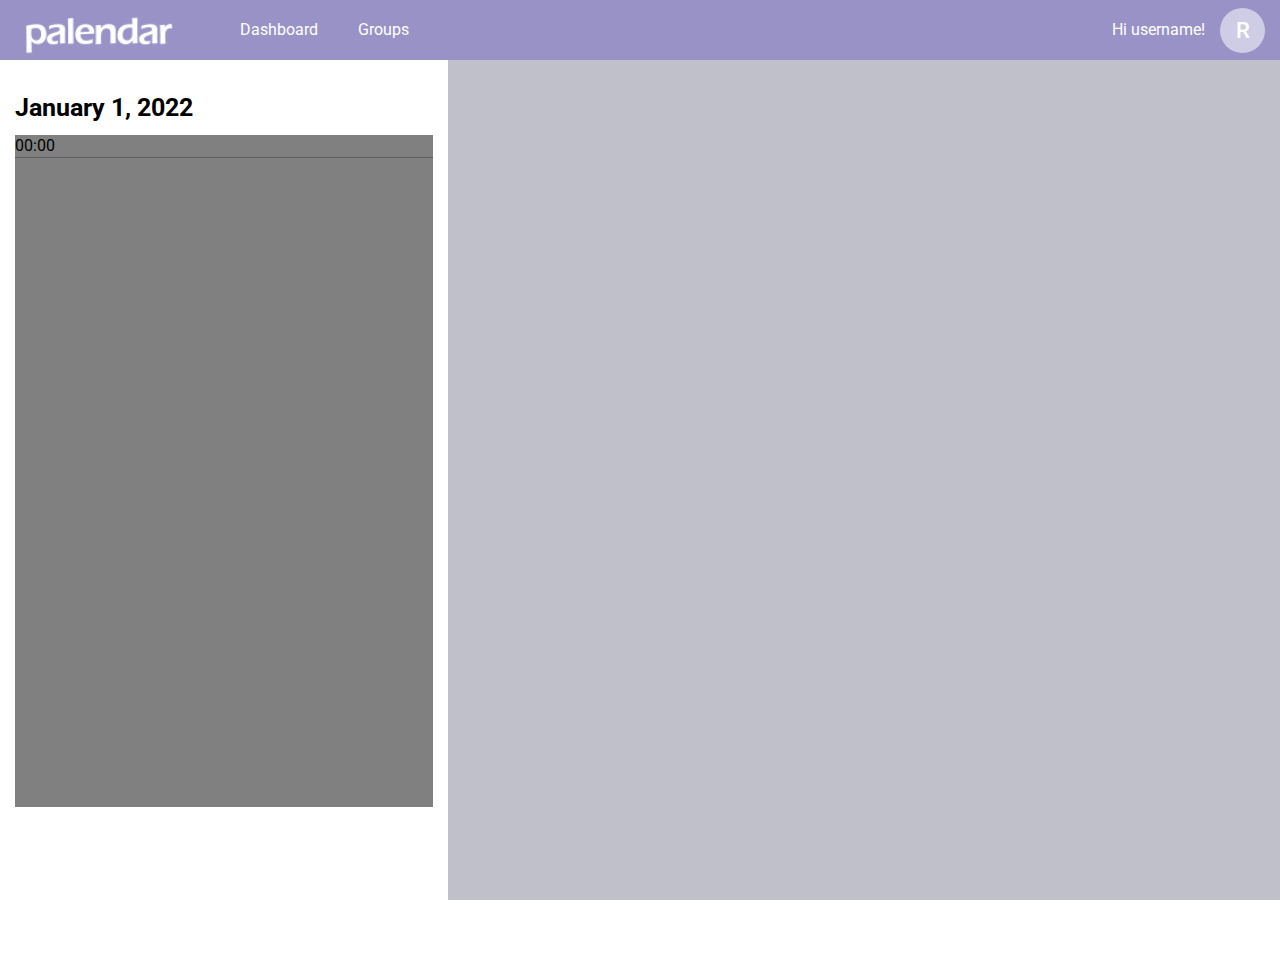
==== index.html @ 22b3983d "nav bar css" ====
<!DOCTYPE html>
<html lang="en">

<head>
  <meta charset="UTF-8" />
  <meta http-equiv="X-UA-Compatible" content="IE=edge" />
  <meta name="viewport" content="width=device-width, initial-scale=1.0" />
  <title>Document</title>
  <link rel="stylesheet" href="css/initialize.css" />
  <link rel="stylesheet" href="css/index.css">
</head>

<body>
  <main class="bg">
    <header>
      <nav>
        <img src="images/logo.png" alt="logo" id="logo">
        <ul>
          <li><a href="#">Dashboard</a></li>
          <li><a href="#">Groups</a></li>
        </ul>
        <div class="username">
          <span>Hi username!</span>
          <div class="avatar">R</div>
        </div>
      </nav>
    </header>
    <aside>
      <h1>
        January 1, 2022
      </h1>
      <section>
        <div class="time">
          00:00
          <div class="line"></div>
        </div>
      </section>
    </aside>
  </main>
</body>

</html>
---- css/initialize.css ----
/*!
 * Initialize.css (v1.3.1) is a complete and customizable collection of CSS best practices based on Normalize.css and HTML5 Boilerplate.
 * http://jeroenoomsnl.github.io/initialize-css
 *
 * HTML5 Boilerplate: https://github.com/h5bp/html5-boilerplate
 * Normalize.css: http://github.com/necolas/normalize.css
 */
/* ==========================================================================
   General
   ========================================================================== */
/**
 * 1. Set default font family to $initialize-font-family (default: sans-serif)
 * 2. Prevent iOS and IE text size adjust after device orientation change,
 *    without disabling user zoom
 * 3. Configurable defaults
 */
@import url('https://fonts.googleapis.com/css2?family=Roboto:wght@100;300;500&display=swap');
html {
  -moz-box-sizing: border-box;
       box-sizing: border-box;
  /* font-family: sans-serif; */
  font-family: 'Roboto', sans-serif;
  /* 1 */
  line-height: 1.4;
  /* 3 */
  font-size: 1em;
  /* 3 */
  -ms-text-size-adjust: 100%;
  /* 2 */
  -webkit-text-size-adjust: 100%;
  /* 2 */
}

/*
 * Remove default margin
 */
body {
  margin: 0;
}

/*
 * Inheriting box-sizing
 * https://css-tricks.com/inheriting-box-sizing-probably-slightly-better-best-practice/
 */
*, *:before, *:after {
  -moz-box-sizing: inherit;
       box-sizing: inherit;
}

/* ==========================================================================
   HTML5 display defenitions
   ========================================================================== */
/*
 * Correct `block` display not defined for any HTML5 element in IE 8/9.
 * Correct `block` display not defined for `details` or `summary` in IE 10/11
 * and Firefox.
 * Correct `block` display not defined for `main` in IE 11.
 */
details,
main,
summary {
  display: block;
}

/*
 * 1. Correct `inline-block` display not defined in IE 8/9.
 * 2. Normalize vertical alignment of `progress` in Chrome, Firefox, and Opera.
 */
audio,
canvas,
progress,
video {
  vertical-align: baseline;
  /* 2 */
}

/*
 * Prevent modern browsers from displaying `audio` without controls.
 * Remove excess height in iOS 5 devices.
 */
audio:not([controls]) {
  display: none;
  height: 0;
}

/*
 * Address `[hidden]` styling not present in IE 8/9/10.
 * Hide the `template` element in IE 8/9/10/11, Safari, and Firefox < 22.
 */
[hidden],
template {
  display: none;
}

/* ==========================================================================
   Links
   ========================================================================== */
/*
 * Remove the gray background color from active links in IE 10.
 */
/*
 * Improve readability of focused elements when they are also in an
 * active/hover state.
 */
a:active,
a:hover {
  outline: 0;
}

/* ==========================================================================
   Text-level semantics
   ========================================================================== */
/*
 * Address inconsistent styling of `abbr[title]`.
 * 1. Correct styling in Firefox 39 and Opera 12.
 * 2. Correct missing styling in Chrome, Edge, IE, Opera, and Safari.
 */
abbr[title] {
  border-bottom: none;
  /* 1 */
  text-decoration: underline;
  /* 2 */
  text-decoration: underline dotted;
  /* 2 */
}

/*
 * Address inconsistent styling of b and strong.
 * 1. Correct duplicate application of `bolder` in Safari 6.0.2.
 * 2. Correct style set to `bold` in Edge 12+, Safari 6.2+, and Chrome 18+.
 */
b,
strong {
  font-weight: inherit;
  /* 1 */
}

b,
strong {
  font-weight: bolder;
  /* 2 */
}

/*
 * Address styling not present in Safari and Chrome.
 */
dfn {
  font-style: italic;
}

/*
 * Address variable `h1` font-size and margin within `section` and `article`
 * contexts in Firefox 4+, Safari, and Chrome.
 */
h1 {
  font-size: 2em;
  margin: 0.67em 0;
}

/*
 * Address inconsistent and variable font size in all browsers.
 */
small {
  font-size: 80%;
}

/*
 * Prevent `sub` and `sup` affecting `line-height` in all browsers.
 */
sub,
sup {
  font-size: 75%;
  line-height: 0;
  position: relative;
  vertical-align: baseline;
}

sup {
  top: -0.5em;
}

sub {
  bottom: -0.25em;
}

/* ==========================================================================
   Embedded content
   ========================================================================== */
/*
 * Correct overflow not hidden in IE 9/10/11.
 */
svg:not(:root) {
  overflow: hidden;
}

/* ==========================================================================
   Grouping content
   ========================================================================== */
/*
 * Address margin not present in IE 8/9 and Safari.
 */
figure {
  margin: 1em 40px;
}

/*
 * Address inconsistent styling of `hr`.
 * 1. Correct `box-sizing` set to `border-box` in Firefox.
 * 2. Correct `overflow` set to `hidden` in IE 8/9/10/11 and Edge 12.
 */
hr {
  -moz-box-sizing: content-box;
       box-sizing: content-box;
  /* 1 */
  height: 0;
  /* 1 */
  overflow: visible;
  /* 2 */
}

/*
 * Contain overflow in all browsers.
 */
pre {
  overflow: auto;
}

/*
 * 1. Correct inheritance and scaling of font-size for preformatted text.
 * 2. Address odd `em`-unit font size rendering in all browsers.
 */
code,
kbd,
pre,
samp {
  font-family: monospace, monospace;
  /* 1 */
  font-size: 1em;
  /* 2 */
}

/* ==========================================================================
   Forms
   ========================================================================== */
/*
 * Known limitation: by default, Chrome and Safari on OS X allow very limited
 * styling of `select`, unless a `border` property is set.
 */
/*
 * 1. Correct font properties not being inherited.
 * 2. Address margins set differently in Firefox 4+, Safari, and Chrome.
 */
button,
input,
optgroup,
select,
textarea {
  font: inherit;
  /* 1 */
  margin: 0;
  /* 2 */
}

/*
 * Address `overflow` set to `hidden` in IE 8/9/10/11.
 */
button {
  overflow: visible;
}

/*
 * Address inconsistent `text-transform` inheritance for `button` and `select`.
 * All other form control elements do not inherit `text-transform` values.
 * Correct `button` style inheritance in Firefox, IE 8/9/10/11, and Opera.
 * Correct `select` style inheritance in Firefox.
 */
button,
select {
  text-transform: none;
}

/*
 * 1. Avoid the WebKit bug in Android 4.0.* where (2) destroys native `audio`
 *    and `video` controls.
 * 2. Correct inability to style clickable `input` types in iOS.
 * 3. Improve usability and consistency of cursor style between image-type
 *    `input` and others.
 */
button,
html input[type="button"],
input[type="reset"],
input[type="submit"] {
  -webkit-appearance: button;
  /* 2 */
  cursor: pointer;
  /* 3 */
}

/*
 * Re-set default cursor for disabled elements.
 */
button[disabled],
html input[disabled] {
  cursor: default;
}

/*
 * Remove inner padding and border in Firefox 4+.
 */
button::-moz-focus-inner,
input::-moz-focus-inner {
  border: 0;
  padding: 0;
}

/*
 * Restore focus style in Firefox 4+ (unset by a rule above)
 */
button:-moz-focusring,
input:-moz-focusring {
  outline: 1px dotted ButtonText;
}

/*
 * Address Firefox 4+ setting `line-height` on `input` using `!important` in
 * the UA stylesheet.
 */
input {
  line-height: normal;
}

/*
 * Fix the cursor style for Chrome's increment/decrement buttons. For certain
 * `font-size` values of the `input`, it causes the cursor style of the
 * decrement button to change from `default` to `text`.
 */
input[type="number"]::-webkit-inner-spin-button,
input[type="number"]::-webkit-outer-spin-button {
  height: auto;
}

/*
 * Address `appearance` set to `searchfield` in Safari and Chrome.
 */
input[type="search"] {
  -webkit-appearance: textfield;
}

/*
 * Remove inner padding and search cancel button in Safari and Chrome on OS X.
 * Safari (but not Chrome) clips the cancel button when the search input has
 * padding (and `textfield` appearance).
 */
input[type="search"]::-webkit-search-cancel-button,
input[type="search"]::-webkit-search-decoration {
  -webkit-appearance: none;
}

/*
 * Define consistent border, margin, and padding.
 */
fieldset {
  border: 1px solid #c0c0c0;
  margin: 0 2px;
  padding: 0.35em 0.625em 0.75em;
}

/*
 * 1. Correct `color` not being inherited in IE 8/9/10/11.
 * 2. Remove padding so people aren't caught out if they zero out fieldsets.
 */
legend {
  border: 0;
  /* 1 */
  padding: 0;
  /* 2 */
}

/*
 * Remove default vertical scrollbar in IE 8/9/10/11.
 */
textarea {
  overflow: auto;
}

/*
 * Restore font weight (unset by a rule above).
 * NOTE: the default cannot safely be changed in Chrome and Safari on OS X.
 */
optgroup {
  font-weight: bold;
}

/* ==========================================================================
   HTML5 Boilerplate optimizations 
   ========================================================================== */
/*
 * Remove text-shadow in selection highlight:
 * https://twitter.com/miketaylr/status/12228805301
 *
 * These selection rule sets have to be separate.
 * Customize the background color to match your design.
 */
::-moz-selection {
  background: #b3d4fc;
  text-shadow: none;
}
::selection {
  background: #b3d4fc;
  text-shadow: none;
}

/*
 * A better looking default horizontal rule
 */
hr {
  display: block;
  height: 1px;
  border: 0;
  border-top: 1px solid #ccc;
  margin: 1em 0;
  padding: 0;
}

/*
 * Remove the gap between audio, canvas, iframes,
 * images, videos and the bottom of their containers:
 * https://github.com/h5bp/html5-boilerplate/issues/440
 */
audio,
canvas,
iframe,
img,
svg,
video {
  vertical-align: middle;
}

/*
 * Remove default fieldset styles.
 */
fieldset {
  border: 0;
  margin: 0;
  padding: 0;
}

/*
 * Allow only vertical resizing of textareas.
 */
textarea {
  resize: vertical;
}

/* ==========================================================================
   Optional configurations
   ========================================================================== */
/*
 * Headings
 */
/*
 * Block elements
 */
ul {
  margin: 0;
}
li {
  list-style: none;
}
a {
  color: white;
  text-decoration: none;
}
h1 {
  margin: 0;
}
/* ==========================================================================
   Print styles
   ========================================================================== */
---- css/index.css ----
.bg {
    background: #C0C0CA;
    width: 100%;
    height: 100%;
    position: absolute;
}

nav {
    display: flex;
    height: 60px;
    width: 100%;
    background: #9892C7;
}
nav ul {
    display: flex;
    align-items: center;
}
nav ul li {
    height: 100%;
    /* text-align: center; */
    line-height: 60px;
}
nav ul li a {
    display: block;
    padding: 0 20px;

}

nav ul li a:hover {
    background: #423F6A;

}
#logo {
    margin-top: 8px;
    margin-left: 15px;
}
.username {
    margin-left: auto;
    display: flex;
    align-items: center;
    color: white;
}
.username .avatar {
    margin: 0 15px;
    height: 45px;
    width: 45px;
    background: #CFCDE6;
    border-radius: 50%;
    text-align: center;
    line-height: 45px;
    font-size: 22px;
    font-weight: 500;
    /* padding: 5px; */
}
aside {
    width: 35%;
    height: 100%;
    background: #fff;
    padding: 30px 15px;
}
aside h1 {
    font-size: 25px;
}
aside section {
    margin-top: 10px;
    height: 80%;
    width: 100%;
    background: grey;
}
aside section .line {
    border-bottom: 1px solid rgb(94, 94, 94);
}
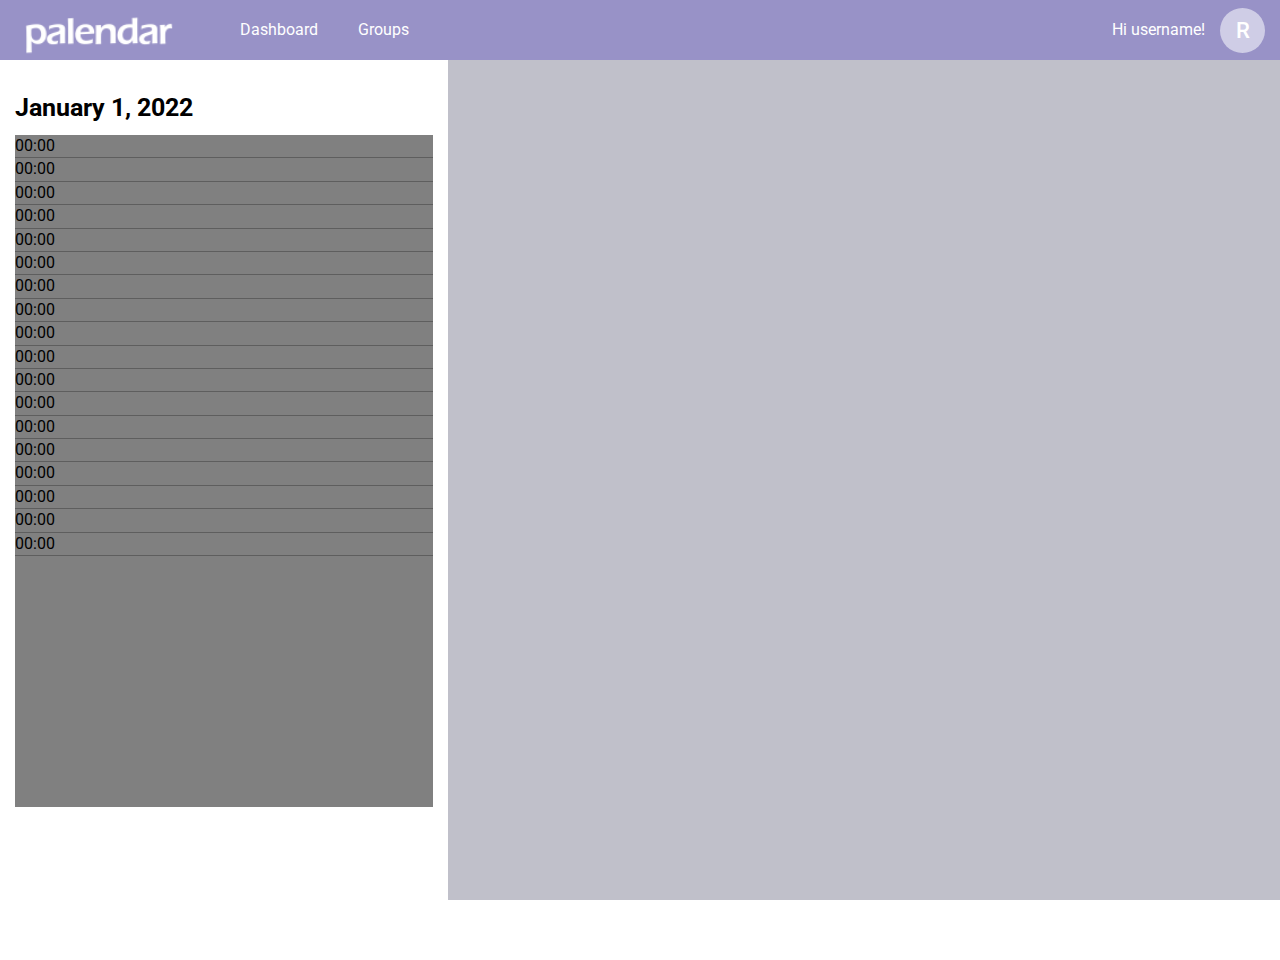
==== commit 83aa51d6: "create nav css" ====
--- a/index.html
+++ b/index.html
@@ -31,7 +31,75 @@
       </h1>
       <section>
         <div class="time">
-          00:00
+          <span>00:00</span>
+          <div class="line"></div>
+        </div>
+        <div class="time">
+          <span>00:00</span>
+          <div class="line"></div>
+        </div>
+        <div class="time">
+          <span>00:00</span>
+          <div class="line"></div>
+        </div>
+        <div class="time">
+          <span>00:00</span>
+          <div class="line"></div>
+        </div>
+        <div class="time">
+          <span>00:00</span>
+          <div class="line"></div>
+        </div>
+        <div class="time">
+          <span>00:00</span>
+          <div class="line"></div>
+        </div>
+        <div class="time">
+          <span>00:00</span>
+          <div class="line"></div>
+        </div>
+        <div class="time">
+          <span>00:00</span>
+          <div class="line"></div>
+        </div>
+        <div class="time">
+          <span>00:00</span>
+          <div class="line"></div>
+        </div>
+        <div class="time">
+          <span>00:00</span>
+          <div class="line"></div>
+        </div>
+        <div class="time">
+          <span>00:00</span>
+          <div class="line"></div>
+        </div>
+        <div class="time">
+          <span>00:00</span>
+          <div class="line"></div>
+        </div>
+        <div class="time">
+          <span>00:00</span>
+          <div class="line"></div>
+        </div>
+        <div class="time">
+          <span>00:00</span>
+          <div class="line"></div>
+        </div>
+        <div class="time">
+          <span>00:00</span>
+          <div class="line"></div>
+        </div>
+        <div class="time">
+          <span>00:00</span>
+          <div class="line"></div>
+        </div>
+        <div class="time">
+          <span>00:00</span>
+          <div class="line"></div>
+        </div>
+        <div class="time">
+          <span>00:00</span>
           <div class="line"></div>
         </div>
       </section>
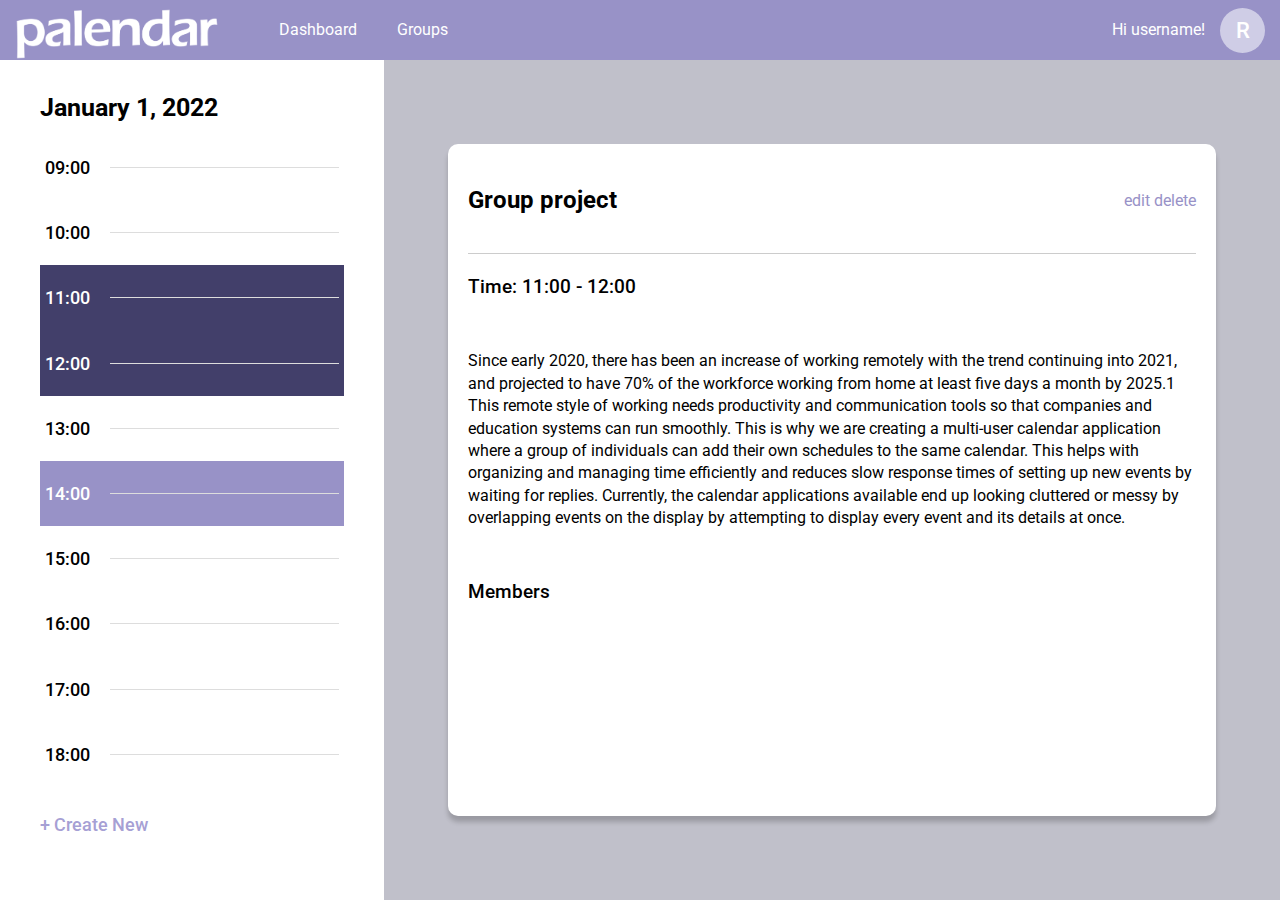
==== commit a942a704: "dashboard almost done" ====
--- a/index.html
+++ b/index.html
@@ -25,85 +25,83 @@
         </div>
       </nav>
     </header>
-    <aside>
-      <h1>
-        January 1, 2022
-      </h1>
-      <section>
-        <div class="time">
-          <span>00:00</span>
-          <div class="line"></div>
+    <section class="container">
+      <aside>
+        <h1>
+          January 1, 2022
+        </h1>
+        <section>
+          <div class="times">
+            <div class="time">
+              <span>09:00</span>
+              <div class="line"></div>
+            </div>
+            <div class="time">
+              <span>10:00</span>
+              <div class="line"></div>
+            </div>
+            <div class="time todo">
+              <span>11:00</span>
+              <div class="line"></div>
+            </div>
+            <div class="time todo">
+              <span>12:00</span>
+              <div class="line"></div>
+            </div>
+            <div class="time">
+              <span>13:00</span>
+              <div class="line"></div>
+            </div>
+            <div class="time todo-2">
+              <span>14:00</span>
+              <div class="line"></div>
+            </div>
+            <div class="time">
+              <span>15:00</span>
+              <div class="line"></div>
+            </div>
+            <div class="time">
+              <span>16:00</span>
+              <div class="line"></div>
+            </div>
+            <div class="time">
+              <span>17:00</span>
+              <div class="line"></div>
+            </div>
+            <div class="time">
+              <span>18:00</span>
+              <div class="line"></div>
+            </div>
+
+          </div>
+          <a href="#">+ Create New</a>
+        </section>
+
+      </aside>
+      <section id="detail">
+        <div class="title">
+          <h2>Group project</h2>
+          <div class="buttons">
+            <a href="#">edit</a>
+            <a href="#">delete</a>
+          </div>
         </div>
-        <div class="time">
-          <span>00:00</span>
-          <div class="line"></div>
-        </div>
-        <div class="time">
-          <span>00:00</span>
-          <div class="line"></div>
-        </div>
-        <div class="time">
-          <span>00:00</span>
-          <div class="line"></div>
-        </div>
-        <div class="time">
-          <span>00:00</span>
-          <div class="line"></div>
-        </div>
-        <div class="time">
-          <span>00:00</span>
-          <div class="line"></div>
-        </div>
-        <div class="time">
-          <span>00:00</span>
-          <div class="line"></div>
-        </div>
-        <div class="time">
-          <span>00:00</span>
-          <div class="line"></div>
-        </div>
-        <div class="time">
-          <span>00:00</span>
-          <div class="line"></div>
-        </div>
-        <div class="time">
-          <span>00:00</span>
-          <div class="line"></div>
-        </div>
-        <div class="time">
-          <span>00:00</span>
-          <div class="line"></div>
-        </div>
-        <div class="time">
-          <span>00:00</span>
-          <div class="line"></div>
-        </div>
-        <div class="time">
-          <span>00:00</span>
-          <div class="line"></div>
-        </div>
-        <div class="time">
-          <span>00:00</span>
-          <div class="line"></div>
-        </div>
-        <div class="time">
-          <span>00:00</span>
-          <div class="line"></div>
-        </div>
-        <div class="time">
-          <span>00:00</span>
-          <div class="line"></div>
-        </div>
-        <div class="time">
-          <span>00:00</span>
-          <div class="line"></div>
-        </div>
-        <div class="time">
-          <span>00:00</span>
-          <div class="line"></div>
-        </div>
+        <hr>
+        <h3>Time: 11:00 - 12:00</h3>
+        <article>
+          Since early 2020, there has been an increase of working remotely with the trend continuing into 2021, and
+          projected to have 70% of the workforce working from home at least five days a month by 2025.1 This remote
+          style of working needs productivity and communication tools so that companies and education systems can run
+          smoothly. This is why we are creating a multi-user calendar application where a group of individuals can add
+          their own schedules to the same calendar. This helps with organizing and managing time efficiently and reduces
+          slow response times of setting up new events by waiting for replies. Currently, the calendar applications
+          available end up looking cluttered or messy by overlapping events on the display by attempting to display
+          every event and its details at once.
+        </article>
+        <h3 class="members-title">Members</h3>
+        <div class="members"></div>
       </section>
-    </aside>
+    </section>
   </main>
 </body>
 
--- a/css/initialize.css
+++ b/css/initialize.css
@@ -468,12 +468,16 @@
   list-style: none;
 }
 a {
-  color: white;
+  color: black;
   text-decoration: none;
 }
 h1 {
   margin: 0;
 }
+:root {
+  --main-bg: #423F6A;
+  --light-bg: #9892C7;
+}
 /* ==========================================================================
    Print styles
    ========================================================================== */
--- a/css/index.css
+++ b/css/index.css
@@ -3,9 +3,11 @@
     width: 100%;
     height: 100%;
     position: absolute;
+    /* overflow: hidden; */
 }
 
 nav {
+    position: fixed;
     display: flex;
     height: 60px;
     width: 100%;
@@ -23,6 +25,7 @@
 nav ul li a {
     display: block;
     padding: 0 20px;
+    color: white;
 
 }
 
@@ -52,21 +55,100 @@
     font-weight: 500;
     /* padding: 5px; */
 }
+.container {
+    height: 100%;
+    display: flex;
+    
+    padding-top: 60px;
+}
 aside {
-    width: 35%;
+    width: 30%;
     height: 100%;
     background: #fff;
-    padding: 30px 15px;
+    padding: 30px 40px;
+    /* border: 1px solid #000; */
+    /* overflow: hidden; */
 }
 aside h1 {
     font-size: 25px;
+    margin-bottom: 10px;
 }
+/* #side {
+    display: flex;
+    flex-direction: column;
+} */
 aside section {
-    margin-top: 10px;
-    height: 80%;
+    /* margin-top: 10px; */
+    /* margin-bottom: 10px; */
+    height: 90%;
     width: 100%;
-    background: grey;
+    background: white;
+    font-weight: 500;
+    font-size: 18px;
+    display: flex;
+    flex-direction: column;
+    justify-content: space-between;
+    /* overflow: hidden; */
+}
+.times {
+    overflow: auto;
+    margin-bottom: 20px;
+
+}
+.time {
+    display: flex;
+    align-items: center;
+    padding: 20px 5px;
+    /* background: rgb(145, 145, 145); */
+    /* overflow: auto; */
+}
+.todo {
+    background: var(--main-bg);
+    color: white;
+}
+.todo-2 {
+    background: var(--light-bg);
+    color: white;
 }
 aside section .line {
-    border-bottom: 1px solid rgb(94, 94, 94);
+    margin-left: 20px;
+    width: 80%;
+    border-bottom: 1px solid rgb(221, 221, 221);
+}
+aside a {
+    /* margin-top: 50px; */
+    /* display: block; */
+    /* margin-top: 20px; */
+    /* position: absolute;
+    bottom: 20px; */
+    color: #a6a0d4;
+    /* display: inline; */
+    /* margin-top: auto; */
+}
+#detail {
+    width: 60%;
+    height: 80%;
+    background: #fff;
+    margin: auto;
+    border-radius: 10px;
+    box-shadow:0px 6px 5px rgba(0, 0, 0,.2);
+    padding: 20px;
+}
+.title {
+    display: flex;
+    justify-content: space-between;
+    align-items: center;
+}
+.buttons a {
+    color: var(--light-bg);
+}
+#detail h3 {
+    font-weight: 500;
+    margin-bottom: 50px;
+}
+#detail article {
+    margin-bottom: 50px;
+}
+#detail .members-title {
+    margin-bottom: 10px;
 }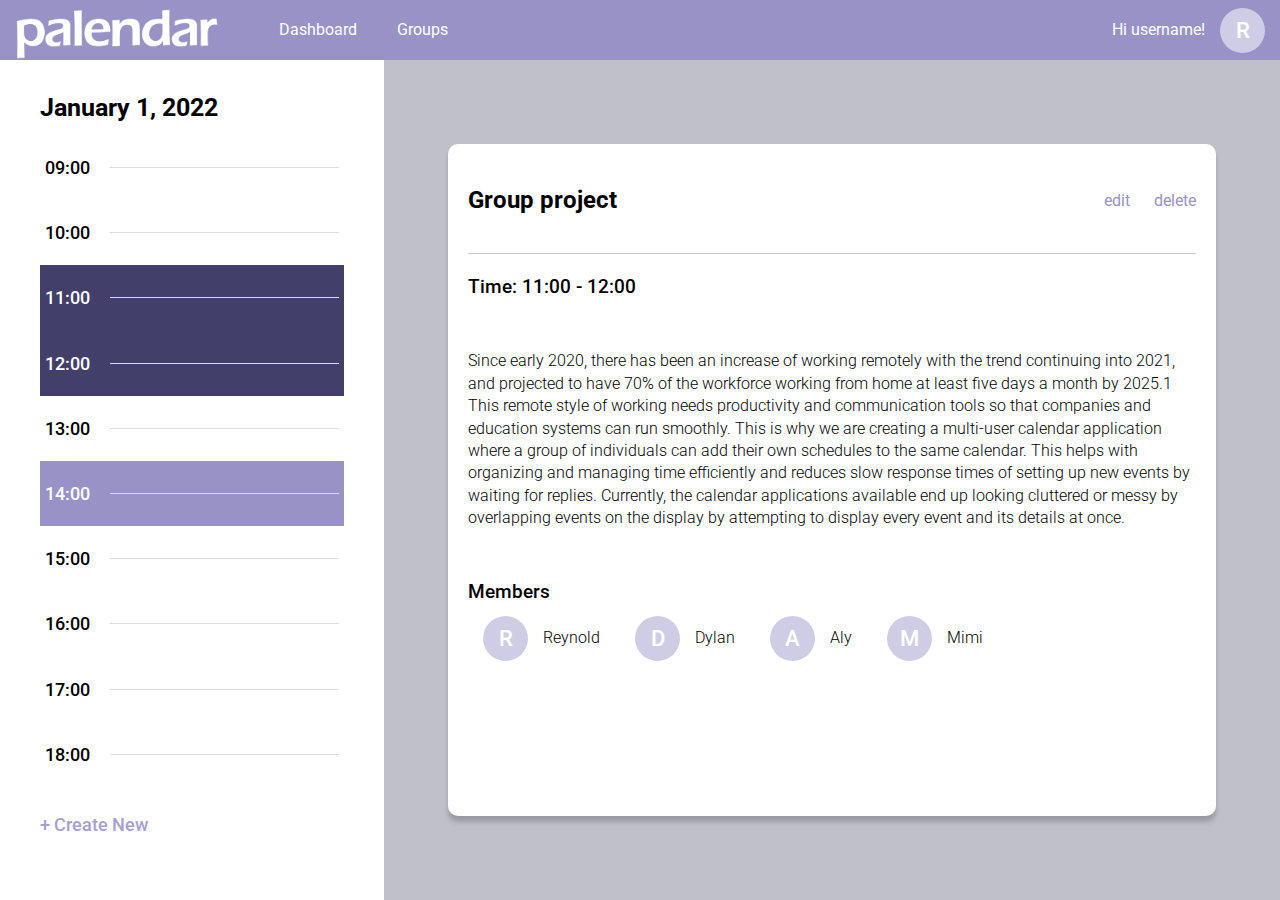
==== commit 0c57f1db: "dashboard done" ====
--- a/index.html
+++ b/index.html
@@ -99,7 +99,24 @@
           every event and its details at once.
         </article>
         <h3 class="members-title">Members</h3>
-        <div class="members"></div>
+        <div class="members">
+          <div class="members-container">
+            <div class="avatar">R</div>
+            <span>Reynold</span>
+          </div>
+          <div class="members-container">
+            <div class="avatar">D</div>
+            <span>Dylan</span>
+          </div>
+          <div class="members-container">
+            <div class="avatar">A</div>
+            <span>Aly</span>
+          </div>
+          <div class="members-container">
+            <div class="avatar">M</div>
+            <span>Mimi</span>
+          </div>
+        </div>
       </section>
     </section>
   </main>
--- a/css/index.css
+++ b/css/index.css
@@ -43,7 +43,7 @@
     align-items: center;
     color: white;
 }
-.username .avatar {
+.avatar {
     margin: 0 15px;
     height: 45px;
     width: 45px;
@@ -53,6 +53,8 @@
     line-height: 45px;
     font-size: 22px;
     font-weight: 500;
+    color: white;
+
     /* padding: 5px; */
 }
 .container {
@@ -133,6 +135,7 @@
     border-radius: 10px;
     box-shadow:0px 6px 5px rgba(0, 0, 0,.2);
     padding: 20px;
+    overflow: auto;
 }
 .title {
     display: flex;
@@ -141,6 +144,7 @@
 }
 .buttons a {
     color: var(--light-bg);
+    margin-left: 20px;
 }
 #detail h3 {
     font-weight: 500;
@@ -148,7 +152,19 @@
 }
 #detail article {
     margin-bottom: 50px;
+    font-weight: 300;
 }
 #detail .members-title {
     margin-bottom: 10px;
+}
+.members {
+    display: flex;
+}
+.members-container {
+    /* text-align: center; */
+    display: flex;
+    /* vertical-align: middle; */
+    align-items: center;
+    font-weight: 300;
+    margin-right: 20px;
 }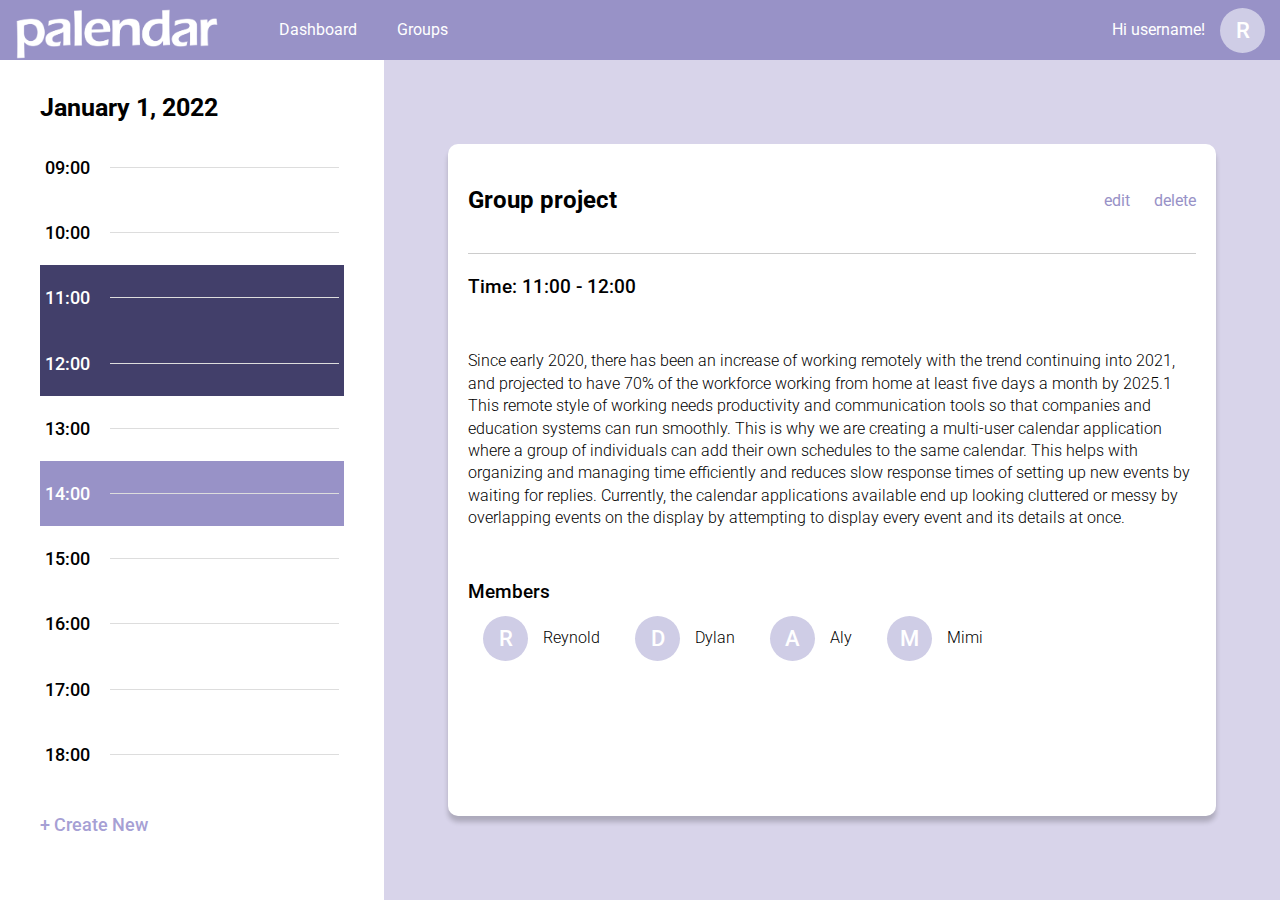
==== commit 2d6b5a09: "group done" ====
--- a/index.html
+++ b/index.html
@@ -5,7 +5,7 @@
   <meta charset="UTF-8" />
   <meta http-equiv="X-UA-Compatible" content="IE=edge" />
   <meta name="viewport" content="width=device-width, initial-scale=1.0" />
-  <title>Document</title>
+  <title>Palendar</title>
   <link rel="stylesheet" href="css/initialize.css" />
   <link rel="stylesheet" href="css/index.css">
 </head>
@@ -16,8 +16,8 @@
       <nav>
         <img src="images/logo.png" alt="logo" id="logo">
         <ul>
-          <li><a href="#">Dashboard</a></li>
-          <li><a href="#">Groups</a></li>
+          <li><a href="index.html">Dashboard</a></li>
+          <li><a href="group.html">Groups</a></li>
         </ul>
         <div class="username">
           <span>Hi username!</span>
--- a/css/index.css
+++ b/css/index.css
@@ -1,5 +1,5 @@
 .bg {
-    background: #C0C0CA;
+    background: #D8D4EA;
     width: 100%;
     height: 100%;
     position: absolute;
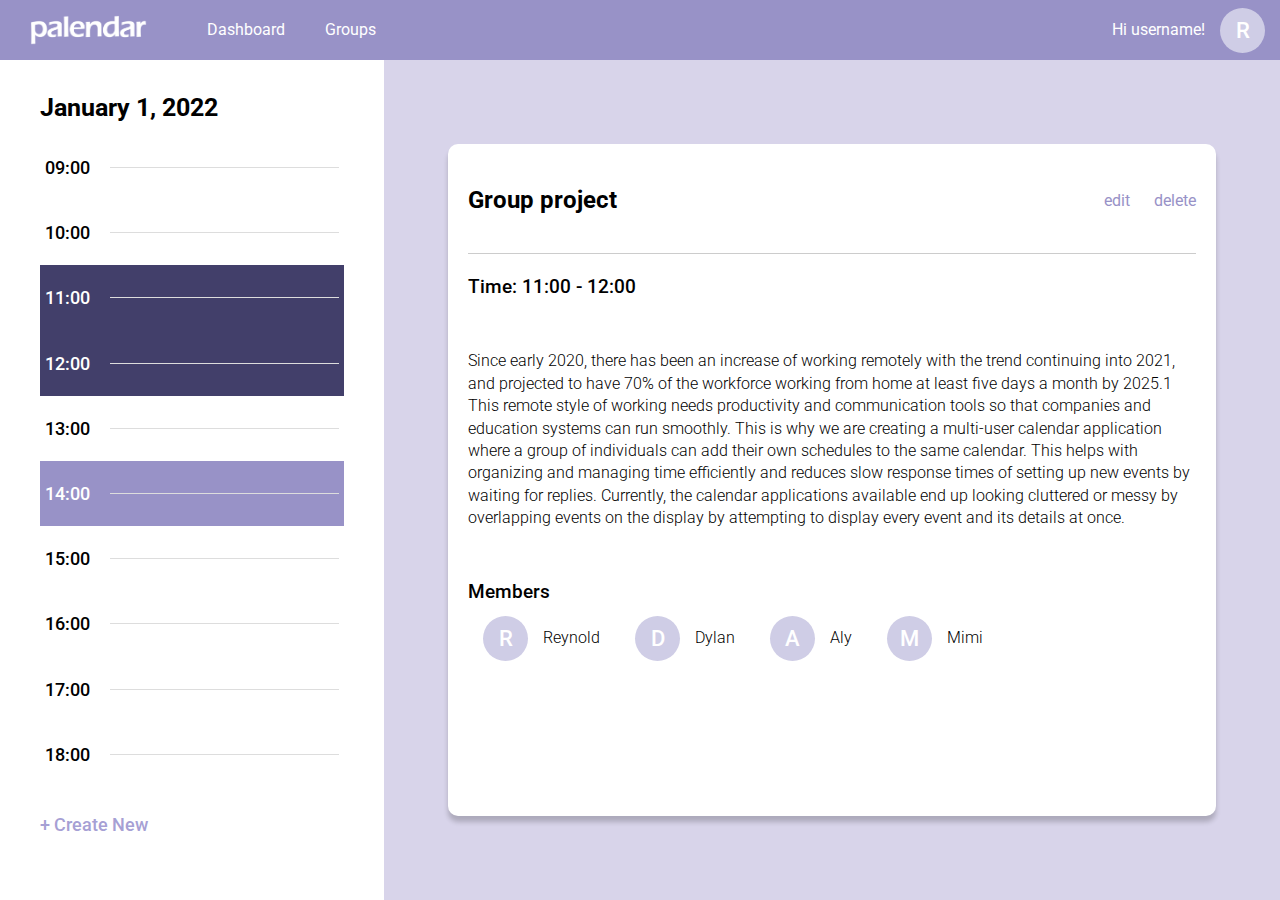
==== commit f14ed677: "finalize first presentation" ====
--- a/index.html
+++ b/index.html
@@ -21,7 +21,9 @@
         </ul>
         <div class="username">
           <span>Hi username!</span>
-          <div class="avatar">R</div>
+          <a href="userProfile.php">
+            <div class="avatar">R</div>
+          </a>
         </div>
       </nav>
     </header>
@@ -74,7 +76,7 @@
             </div>
 
           </div>
-          <a href="#">+ Create New</a>
+          <a href="add-task.html">+ Create New</a>
         </section>
 
       </aside>
--- a/css/index.css
+++ b/css/index.css
@@ -34,13 +34,21 @@
 
 }
 #logo {
-    margin-top: 8px;
-    margin-left: 15px;
+    margin-top: 15px;
+    margin-left: 30px;
+    height: 30px;
+    width: auto;
+    /* width: 40px; */
+    /* height: 100%; */
 }
 .username {
     margin-left: auto;
     display: flex;
     align-items: center;
+    color: white;
+}
+
+.username a {
     color: white;
 }
 .avatar {
